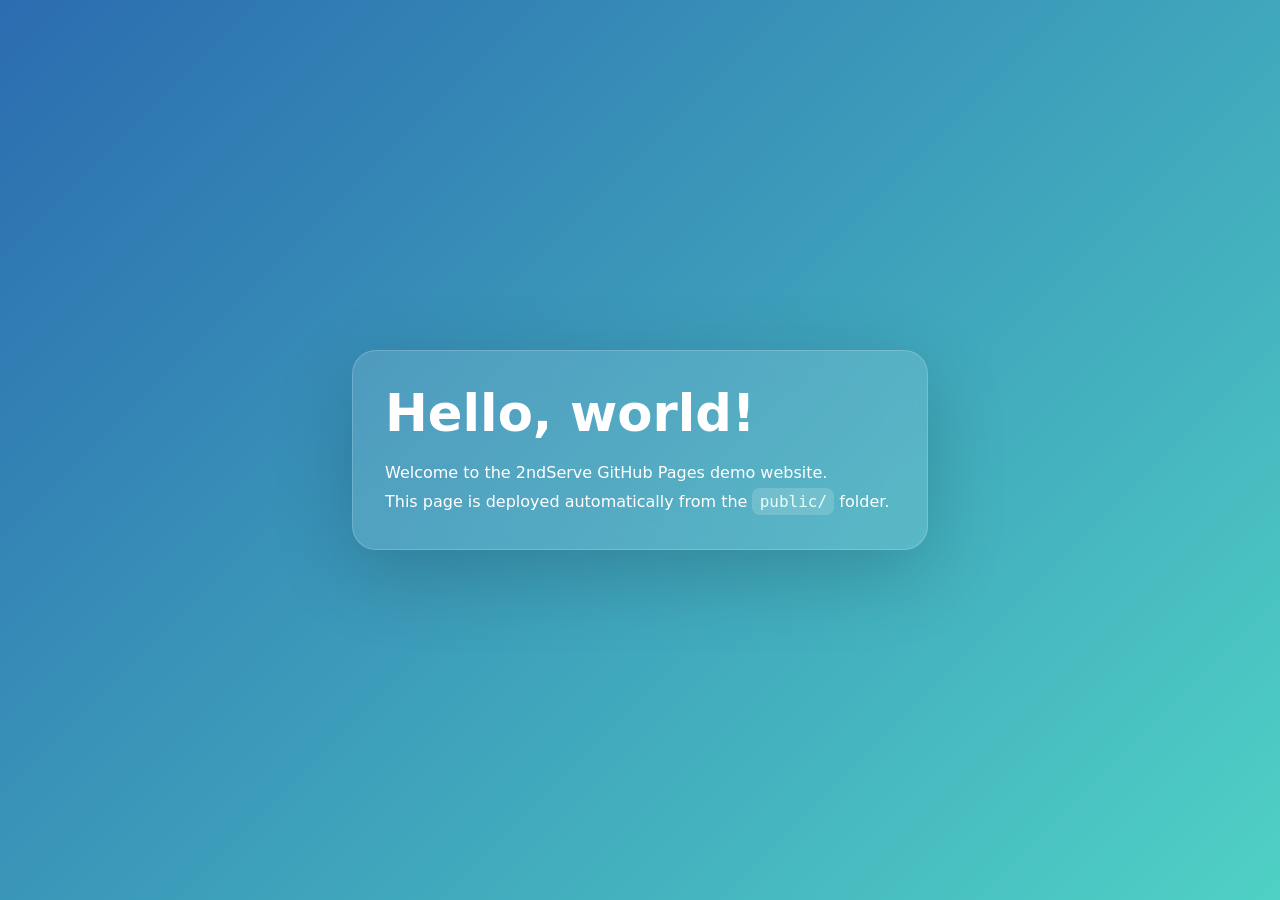
==== index.html @ 92d59800 "deploy: f9b1b8340ada96b55ddc8c0fa3784b51909aed9e" ====
<!DOCTYPE html>
<html lang="en">
<head>
  <meta charset="UTF-8">
  <meta name="viewport" content="width=device-width, initial-scale=1.0">
  <title>2ndServe Hello World</title>
  <link rel="stylesheet" href="style.css">
</head>
<body>
  <main>
    <div class="card">
      <h1>Hello, world!</h1>
      <p>Welcome to the 2ndServe GitHub Pages demo website.</p>
      <p>This page is deployed automatically from the <code>public/</code> folder.</p>
    </div>
  </main>
</body>
</html>
---- style.css ----
* {
  box-sizing: border-box;
  margin: 0;
  padding: 0;
}

body {
  min-height: 100vh;
  display: flex;
  align-items: center;
  justify-content: center;
  font-family: Inter, system-ui, sans-serif;
  background: linear-gradient(135deg, #2b6cb0, #4fd1c5);
  color: #fff;
}

main {
  width: 100%;
  max-width: 640px;
  padding: 2rem;
}

.card {
  background: rgba(255, 255, 255, 0.12);
  border: 1px solid rgba(255, 255, 255, 0.18);
  border-radius: 24px;
  padding: 2rem;
  box-shadow: 0 24px 80px rgba(0, 0, 0, 0.18);
  backdrop-filter: blur(18px);
}

h1 {
  font-size: clamp(2rem, 4vw, 4rem);
  margin-bottom: 1rem;
}

p {
  line-height: 1.8;
  font-size: 1rem;
}

code {
  background: rgba(255, 255, 255, 0.16);
  border-radius: 8px;
  padding: 0.25rem 0.45rem;
  color: #e6fffa;
}
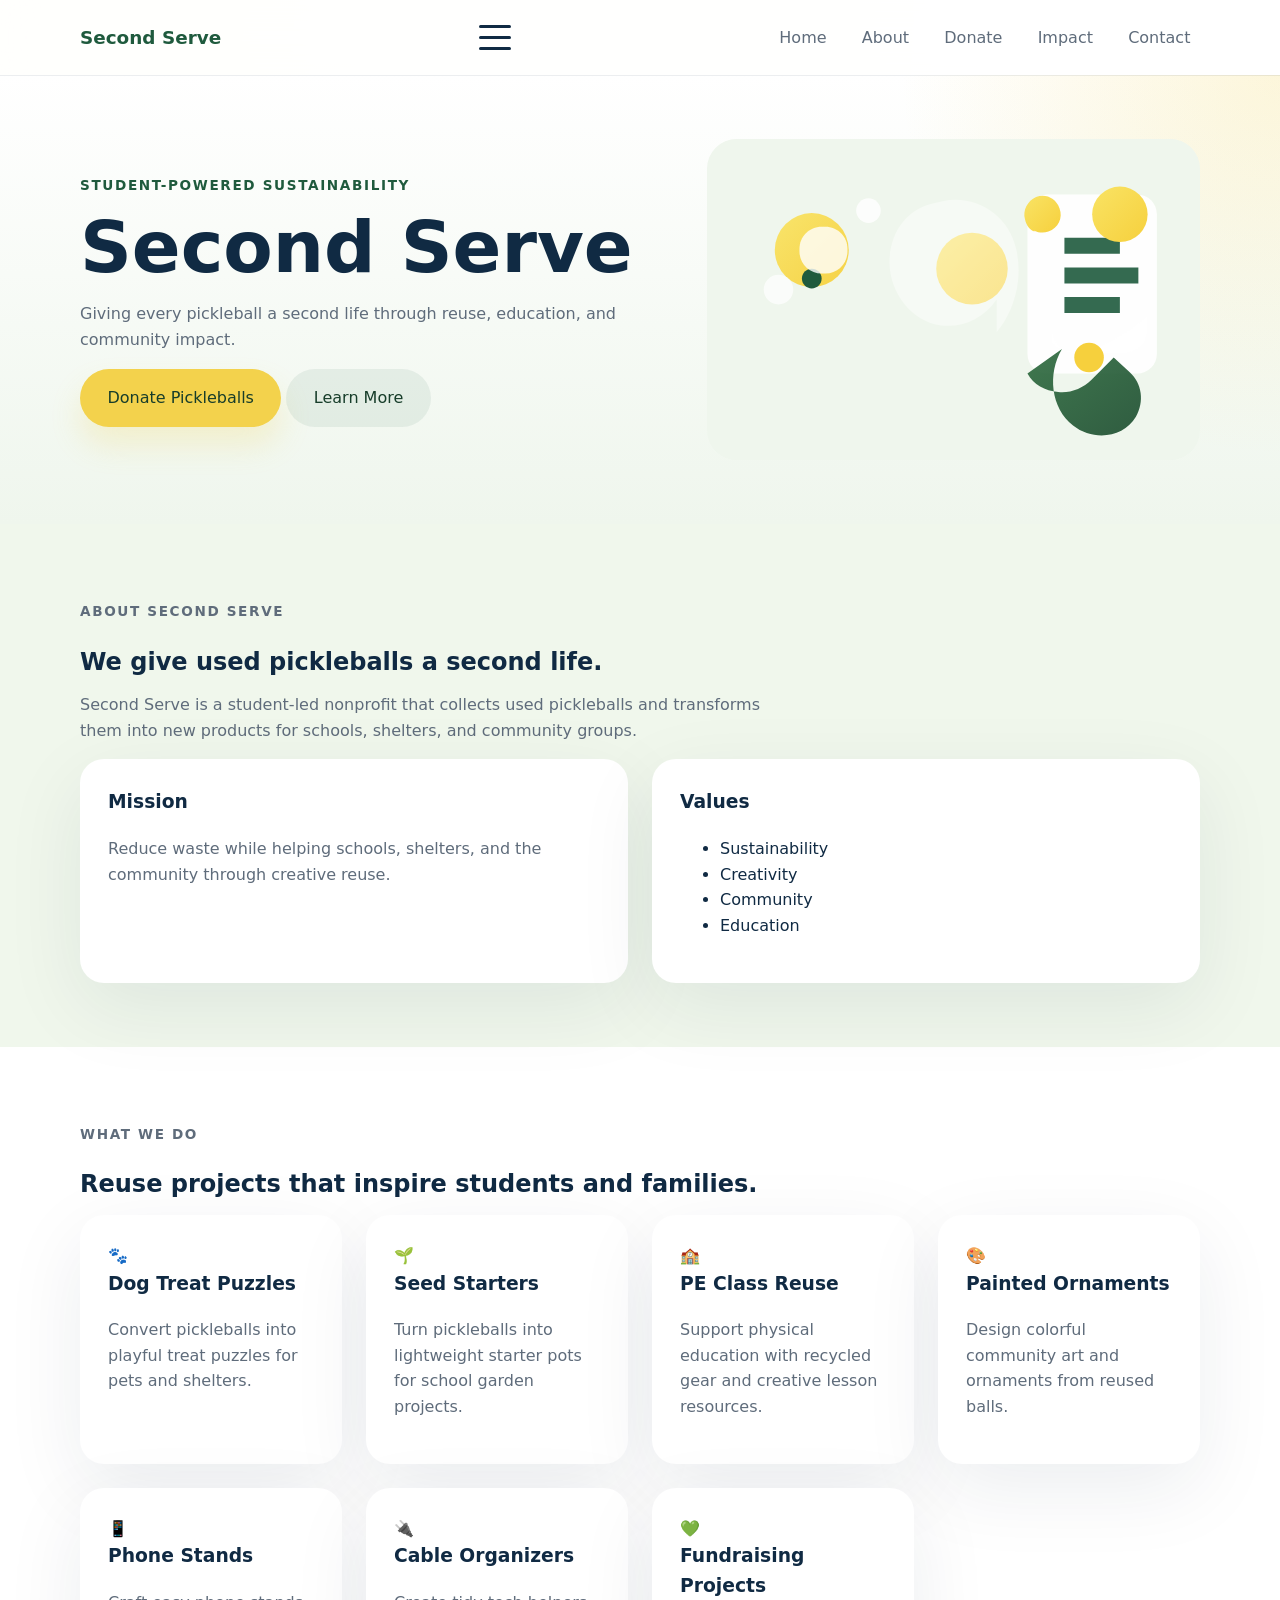
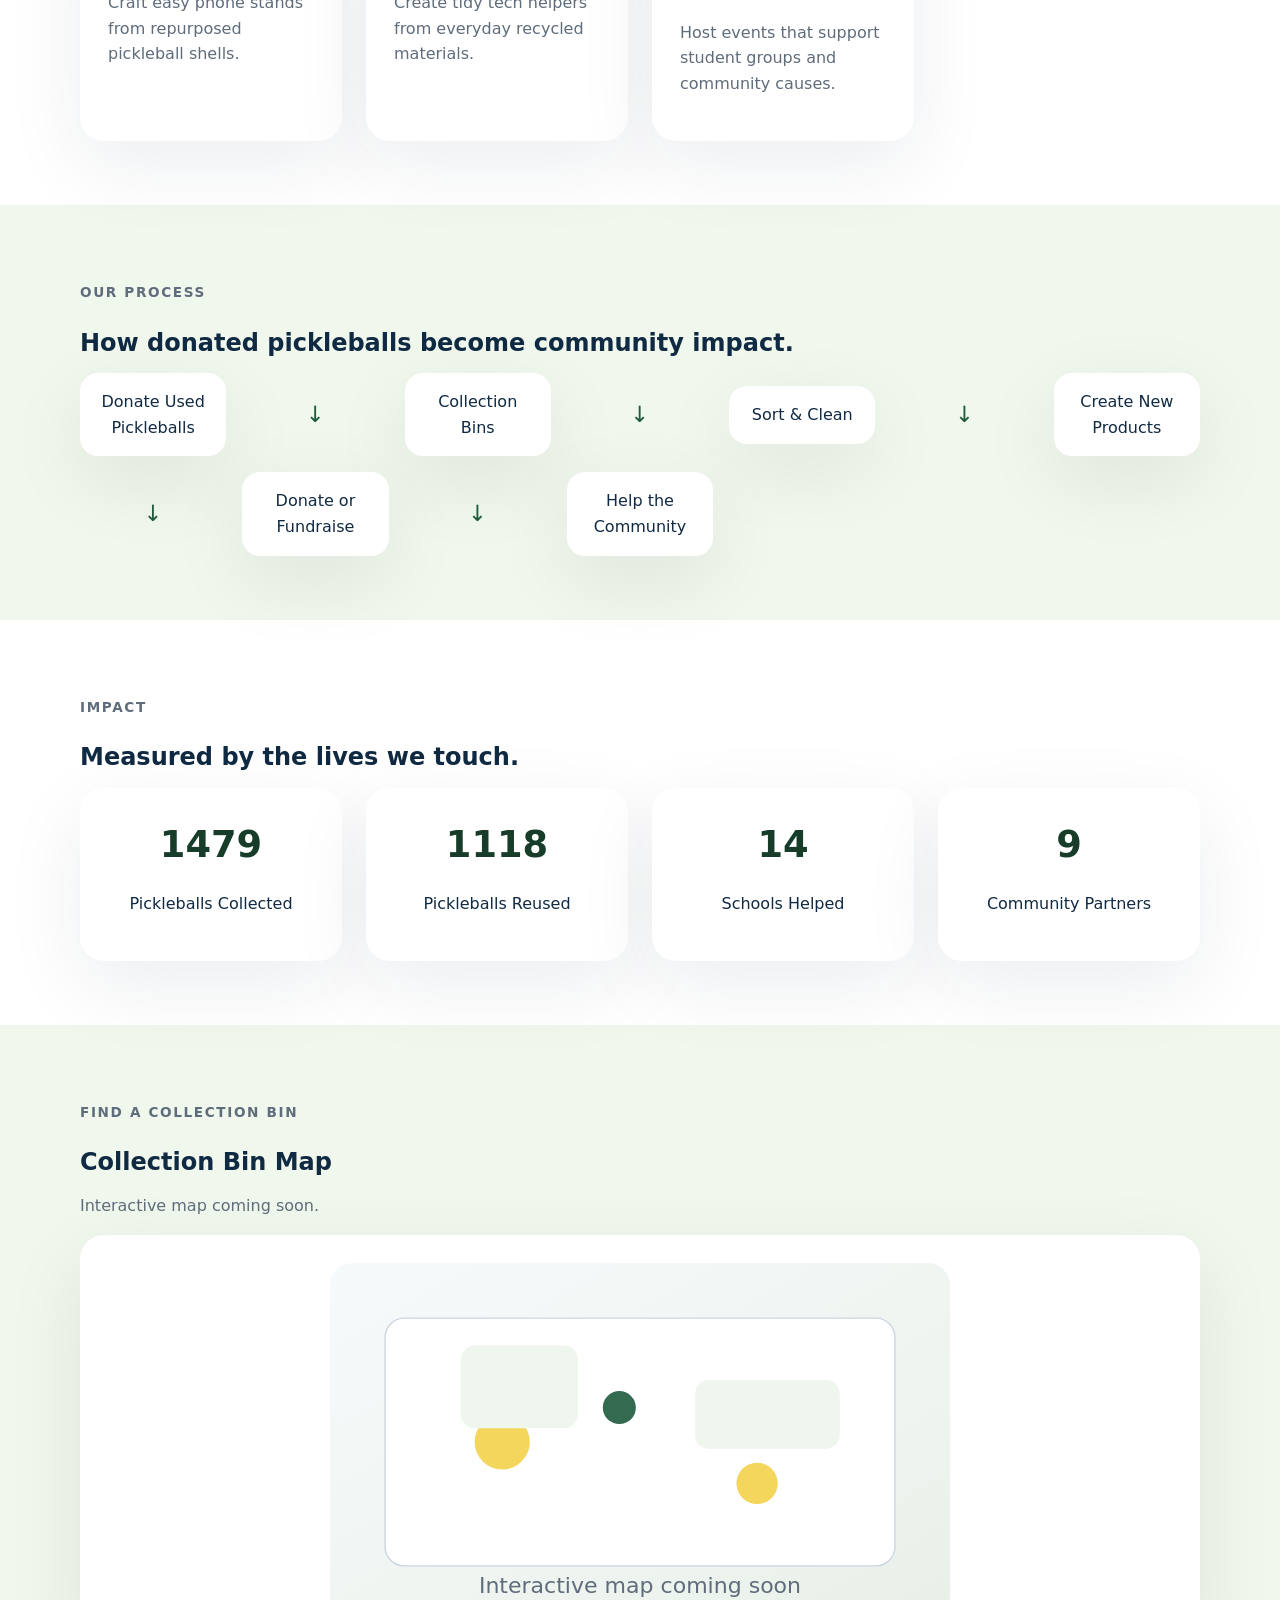
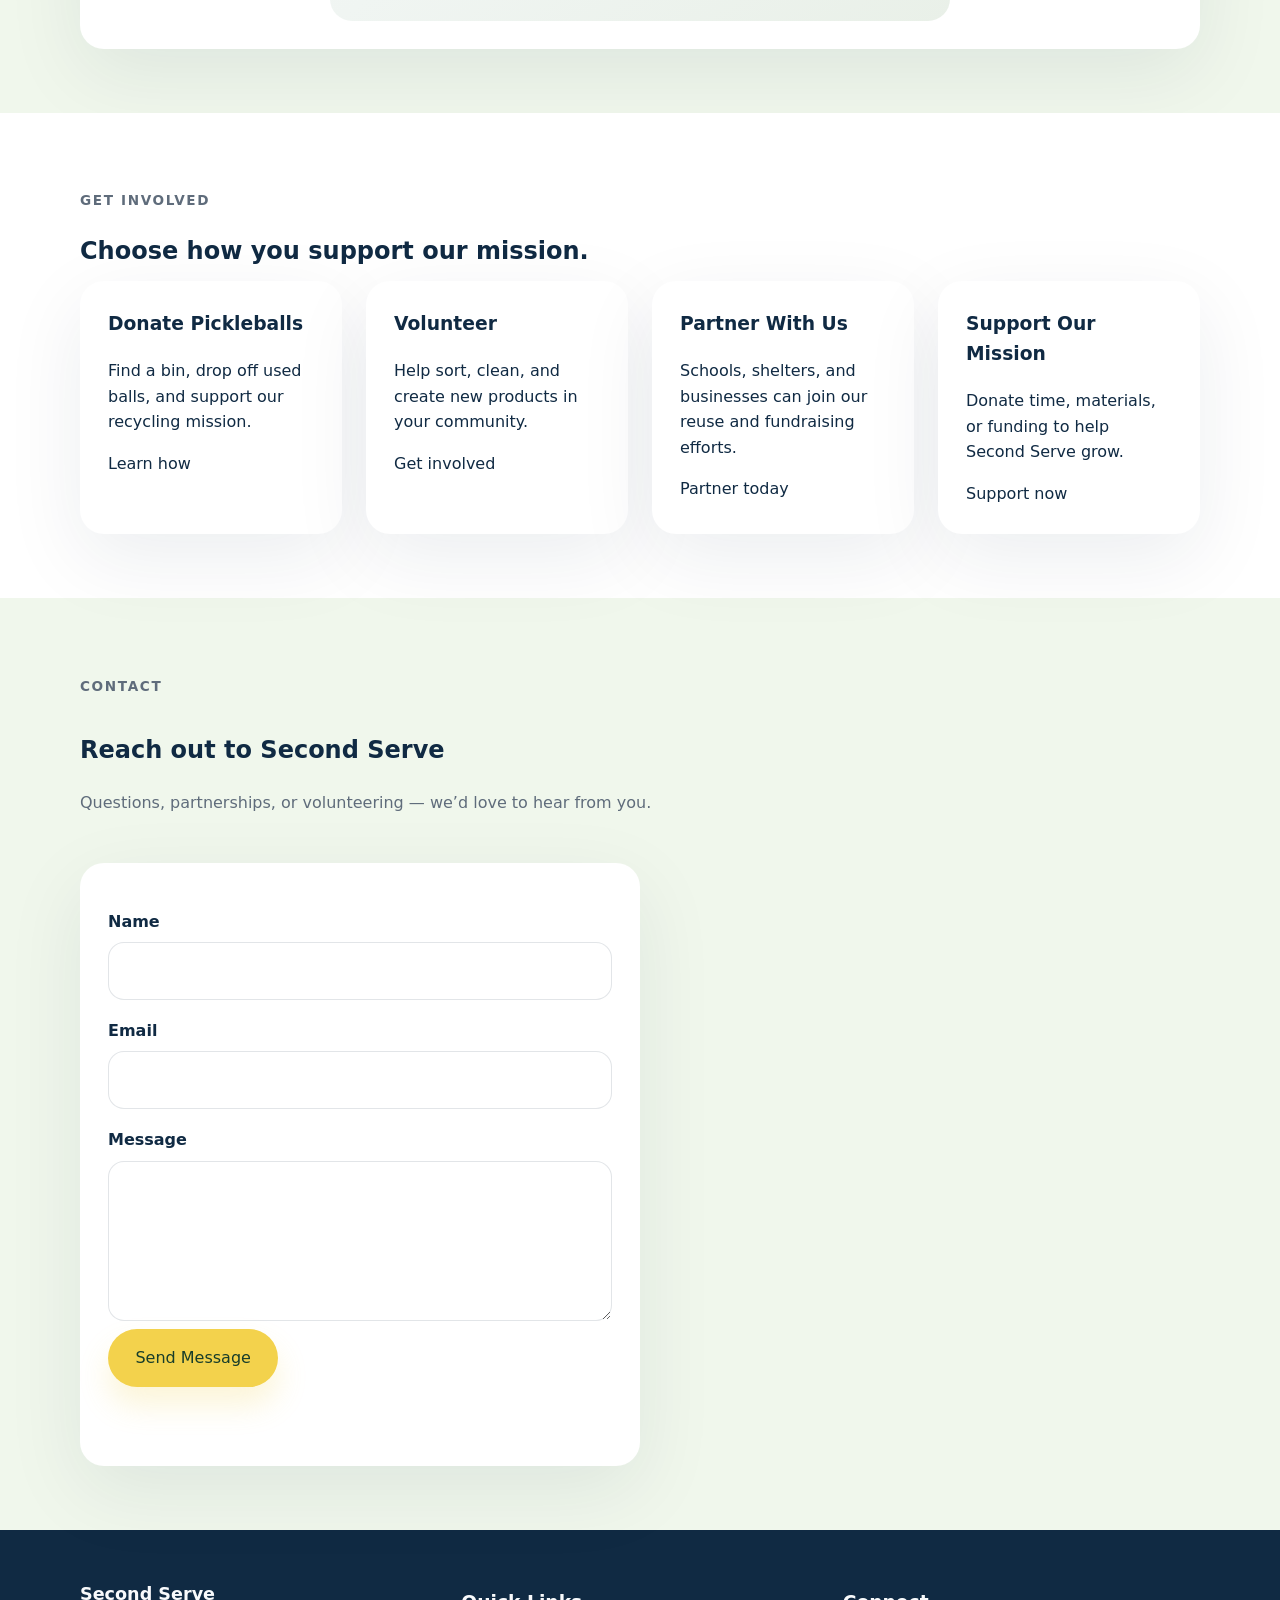
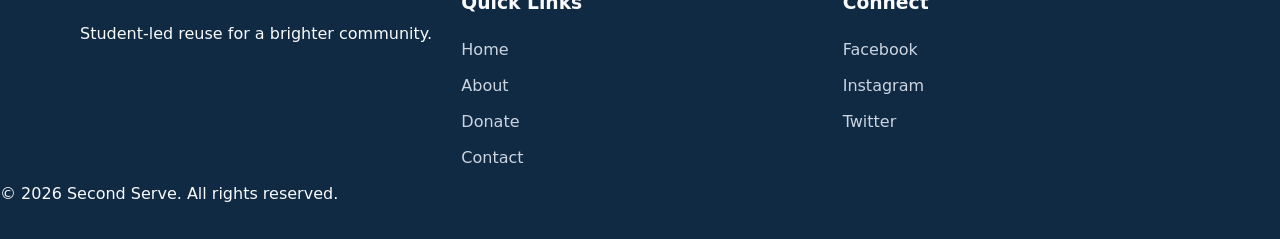
==== commit 537f0388: "Add Second Serve multi-page nonprofit website" ====
--- a/index.html
+++ b/index.html
@@ -3,16 +3,268 @@
 <head>
   <meta charset="UTF-8">
   <meta name="viewport" content="width=device-width, initial-scale=1.0">
-  <title>2ndServe Hello World</title>
-  <link rel="stylesheet" href="style.css">
+  <title>Second Serve | Giving Every Pickleball a Second Life</title>
+  <meta name="description" content="Second Serve is a student-led nonprofit giving used pickleballs a second life through reuse, education, and community support.">
+  <meta property="og:title" content="Second Serve | Giving Every Pickleball a Second Life">
+  <meta property="og:description" content="A student-run nonprofit reusing used pickleballs for schools, shelters, and community projects.">
+  <meta property="og:type" content="website">
+  <meta property="og:image" content="images/hero.svg">
+  <link rel="icon" href="images/favicon.svg" type="image/svg+xml">
+  <link rel="stylesheet" href="css/style.css">
 </head>
 <body>
+  <header class="site-header">
+    <div class="container header-inner">
+      <a class="brand" href="index.html">Second Serve</a>
+      <button class="mobile-nav-toggle" aria-controls="main-navigation" aria-expanded="false">
+        <span class="sr-only">Open navigation menu</span>
+        <span class="bar"></span>
+        <span class="bar"></span>
+        <span class="bar"></span>
+      </button>
+      <nav id="main-navigation" class="site-nav" aria-label="Main navigation">
+        <a href="index.html">Home</a>
+        <a href="about.html">About</a>
+        <a href="donate.html">Donate</a>
+        <a href="impact.html">Impact</a>
+        <a href="contact.html">Contact</a>
+      </nav>
+    </div>
+  </header>
+
   <main>
-    <div class="card">
-      <h1>Hello, world!</h1>
-      <p>Welcome to the 2ndServe GitHub Pages demo website.</p>
-      <p>This page is deployed automatically from the <code>public/</code> folder.</p>
+    <section class="hero section-primary" id="home">
+      <div class="container hero-grid">
+        <div class="hero-copy scroll-fade">
+          <span class="eyebrow">Student-powered sustainability</span>
+          <h1>Second Serve</h1>
+          <p>Giving every pickleball a second life through reuse, education, and community impact.</p>
+          <div class="hero-actions">
+            <a class="button button-primary" href="donate.html">Donate Pickleballs</a>
+            <a class="button button-secondary" href="#about">Learn More</a>
+          </div>
+        </div>
+        <div class="hero-visual scroll-fade">
+          <img src="images/hero.svg" alt="Illustration of pickleballs being transformed into new community items" loading="lazy">
+        </div>
+      </div>
+    </section>
+
+    <section class="section-light" id="about">
+      <div class="container">
+        <div class="section-header scroll-fade">
+          <p class="eyebrow">About Second Serve</p>
+          <h2>We give used pickleballs a second life.</h2>
+          <p>Second Serve is a student-led nonprofit that collects used pickleballs and transforms them into new products for schools, shelters, and community groups.</p>
+        </div>
+        <div class="about-grid scroll-fade">
+          <div class="feature-card">
+            <h3>Mission</h3>
+            <p>Reduce waste while helping schools, shelters, and the community through creative reuse.</p>
+          </div>
+          <div class="feature-card">
+            <h3>Values</h3>
+            <ul>
+              <li>Sustainability</li>
+              <li>Creativity</li>
+              <li>Community</li>
+              <li>Education</li>
+            </ul>
+          </div>
+        </div>
+      </div>
+    </section>
+
+    <section class="section-white" id="work">
+      <div class="container">
+        <div class="section-header scroll-fade">
+          <p class="eyebrow">What We Do</p>
+          <h2>Reuse projects that inspire students and families.</h2>
+        </div>
+        <div class="grid cards-grid">
+          <article class="info-card scroll-fade">
+            <div class="icon">🐾</div>
+            <h3>Dog Treat Puzzles</h3>
+            <p>Convert pickleballs into playful treat puzzles for pets and shelters.</p>
+          </article>
+          <article class="info-card scroll-fade">
+            <div class="icon">🌱</div>
+            <h3>Seed Starters</h3>
+            <p>Turn pickleballs into lightweight starter pots for school garden projects.</p>
+          </article>
+          <article class="info-card scroll-fade">
+            <div class="icon">🏫</div>
+            <h3>PE Class Reuse</h3>
+            <p>Support physical education with recycled gear and creative lesson resources.</p>
+          </article>
+          <article class="info-card scroll-fade">
+            <div class="icon">🎨</div>
+            <h3>Painted Ornaments</h3>
+            <p>Design colorful community art and ornaments from reused balls.</p>
+          </article>
+          <article class="info-card scroll-fade">
+            <div class="icon">📱</div>
+            <h3>Phone Stands</h3>
+            <p>Craft easy phone stands from repurposed pickleball shells.</p>
+          </article>
+          <article class="info-card scroll-fade">
+            <div class="icon">🔌</div>
+            <h3>Cable Organizers</h3>
+            <p>Create tidy tech helpers from everyday recycled materials.</p>
+          </article>
+          <article class="info-card scroll-fade">
+            <div class="icon">💚</div>
+            <h3>Fundraising Projects</h3>
+            <p>Host events that support student groups and community causes.</p>
+          </article>
+        </div>
+      </div>
+    </section>
+
+    <section class="section-light" id="process">
+      <div class="container">
+        <div class="section-header scroll-fade">
+          <p class="eyebrow">Our Process</p>
+          <h2>How donated pickleballs become community impact.</h2>
+        </div>
+        <div class="timeline scroll-fade" aria-label="Second Serve process timeline">
+          <div class="timeline-step">Donate Used Pickleballs</div>
+          <div class="timeline-separator">↓</div>
+          <div class="timeline-step">Collection Bins</div>
+          <div class="timeline-separator">↓</div>
+          <div class="timeline-step">Sort & Clean</div>
+          <div class="timeline-separator">↓</div>
+          <div class="timeline-step">Create New Products</div>
+          <div class="timeline-separator">↓</div>
+          <div class="timeline-step">Donate or Fundraise</div>
+          <div class="timeline-separator">↓</div>
+          <div class="timeline-step">Help the Community</div>
+        </div>
+      </div>
+    </section>
+
+    <section class="section-white" id="impact">
+      <div class="container">
+        <div class="section-header scroll-fade">
+          <p class="eyebrow">Impact</p>
+          <h2>Measured by the lives we touch.</h2>
+        </div>
+        <div class="grid impact-grid scroll-fade">
+          <div class="impact-card">
+            <p class="impact-value" data-target="2480">0</p>
+            <p>Pickleballs Collected</p>
+          </div>
+          <div class="impact-card">
+            <p class="impact-value" data-target="1940">0</p>
+            <p>Pickleballs Reused</p>
+          </div>
+          <div class="impact-card">
+            <p class="impact-value" data-target="22">0</p>
+            <p>Schools Helped</p>
+          </div>
+          <div class="impact-card">
+            <p class="impact-value" data-target="14">0</p>
+            <p>Community Partners</p>
+          </div>
+        </div>
+      </div>
+    </section>
+
+    <section class="section-light" id="map">
+      <div class="container">
+        <div class="section-header scroll-fade">
+          <p class="eyebrow">Find a Collection Bin</p>
+          <h2>Collection Bin Map</h2>
+          <p>Interactive map coming soon.</p>
+        </div>
+        <div class="map-placeholder scroll-fade">
+          <img src="images/map-placeholder.svg" alt="Interactive map coming soon" loading="lazy">
+        </div>
+      </div>
+    </section>
+
+    <section class="section-white" id="involved">
+      <div class="container">
+        <div class="section-header scroll-fade">
+          <p class="eyebrow">Get Involved</p>
+          <h2>Choose how you support our mission.</h2>
+        </div>
+        <div class="grid cards-grid">
+          <article class="action-card scroll-fade">
+            <h3>Donate Pickleballs</h3>
+            <p>Find a bin, drop off used balls, and support our recycling mission.</p>
+            <a href="donate.html">Learn how</a>
+          </article>
+          <article class="action-card scroll-fade">
+            <h3>Volunteer</h3>
+            <p>Help sort, clean, and create new products in your community.</p>
+            <a href="contact.html">Get involved</a>
+          </article>
+          <article class="action-card scroll-fade">
+            <h3>Partner With Us</h3>
+            <p>Schools, shelters, and businesses can join our reuse and fundraising efforts.</p>
+            <a href="contact.html">Partner today</a>
+          </article>
+          <article class="action-card scroll-fade">
+            <h3>Support Our Mission</h3>
+            <p>Donate time, materials, or funding to help Second Serve grow.</p>
+            <a href="contact.html">Support now</a>
+          </article>
+        </div>
+      </div>
+    </section>
+
+    <section class="section-light" id="contact">
+      <div class="container contact-section scroll-fade">
+        <div class="contact-copy">
+          <p class="eyebrow">Contact</p>
+          <h2>Reach out to Second Serve</h2>
+          <p>Questions, partnerships, or volunteering — we’d love to hear from you.</p>
+        </div>
+        <form id="contact-form" class="contact-form" novalidate>
+          <label for="name">Name</label>
+          <input type="text" id="name" name="name" required>
+
+          <label for="email">Email</label>
+          <input type="email" id="email" name="email" required>
+
+          <label for="message">Message</label>
+          <textarea id="message" name="message" rows="5" required></textarea>
+
+          <button class="button button-primary" type="submit">Send Message</button>
+          <p id="form-success" class="form-success" aria-live="polite"></p>
+        </form>
+      </div>
+    </section>
+  </main>
+
+  <footer class="site-footer">
+    <div class="container footer-grid">
+      <div>
+        <p class="footer-brand">Second Serve</p>
+        <p>Student-led reuse for a brighter community.</p>
+      </div>
+      <div>
+        <h3>Quick Links</h3>
+        <nav class="footer-nav" aria-label="Footer navigation">
+          <a href="index.html">Home</a>
+          <a href="about.html">About</a>
+          <a href="donate.html">Donate</a>
+          <a href="contact.html">Contact</a>
+        </nav>
+      </div>
+      <div>
+        <h3>Connect</h3>
+        <div class="social-links">
+          <a href="#" aria-label="Follow us on Facebook">Facebook</a>
+          <a href="#" aria-label="Follow us on Instagram">Instagram</a>
+          <a href="#" aria-label="Follow us on Twitter">Twitter</a>
+        </div>
+      </div>
     </div>
-  </main>
+    <p class="copyright">© 2026 Second Serve. All rights reserved.</p>
+  </footer>
+
+  <script src="js/script.js"></script>
 </body>
 </html>
--- a/css/style.css
+++ b/css/style.css
@@ -0,0 +1,462 @@
+/* Global styles */
+:root {
+  color-scheme: light;
+  font-family: Inter, system-ui, -apple-system, BlinkMacSystemFont, "Segoe UI", sans-serif;
+  font-size: 16px;
+  line-height: 1.6;
+  color: #102a43;
+  background: #f7fafc;
+  --bg: #f7fafc;
+  --surface: #ffffff;
+  --surface-alt: #f0f7ec;
+  --primary: #f3d24c;
+  --primary-dark: #d6b331;
+  --accent: #1f5a3d;
+  --accent-dark: #173d2a;
+  --text: #102a43;
+  --muted: #5f6c7b;
+  --shadow: 0 24px 80px rgba(16, 42, 67, 0.08);
+  --radius: 24px;
+}
+
+* {
+  box-sizing: border-box;
+}
+
+html {
+  scroll-behavior: smooth;
+}
+
+body {
+  margin: 0;
+  background: radial-gradient(circle at top left, rgba(243, 210, 76, 0.15), transparent 26%),
+    linear-gradient(180deg, #f7fafc 0%, #f0f7ec 100%);
+  color: var(--text);
+}
+
+img {
+  max-width: 100%;
+  display: block;
+}
+
+a {
+  color: inherit;
+  text-decoration: none;
+}
+
+button,
+input,
+textarea {
+  font: inherit;
+}
+
+button {
+  cursor: pointer;
+}
+
+::selection {
+  background: rgba(243, 210, 76, 0.35);
+}
+
+.sr-only {
+  position: absolute;
+  width: 1px;
+  height: 1px;
+  margin: -1px;
+  padding: 0;
+  border: 0;
+  overflow: hidden;
+  clip: rect(0 0 0 0);
+  clip-path: inset(50%);
+  white-space: nowrap;
+}
+
+.container {
+  width: min(1120px, calc(100% - 2rem));
+  margin: 0 auto;
+}
+
+.site-header {
+  position: sticky;
+  top: 0;
+  z-index: 20;
+  background: rgba(255, 255, 255, 0.92);
+  backdrop-filter: blur(18px);
+  box-shadow: 0 1px 0 rgba(16, 42, 67, 0.08);
+}
+
+.header-inner {
+  display: flex;
+  align-items: center;
+  justify-content: space-between;
+  gap: 1rem;
+  padding: 1rem 0;
+}
+
+.brand {
+  font-weight: 700;
+  font-size: 1.15rem;
+  color: var(--accent);
+}
+
+.site-nav {
+  display: flex;
+  flex-wrap: wrap;
+  gap: 1rem;
+}
+
+.site-nav a {
+  color: var(--muted);
+  padding: 0.55rem 0.6rem;
+  border-radius: 999px;
+}
+
+.site-nav a:hover,
+.site-nav a:focus-visible {
+  background: rgba(31, 90, 61, 0.08);
+  color: var(--accent);
+  outline: none;
+}
+
+.mobile-nav-toggle {
+  border: 0;
+  background: transparent;
+  display: inline-flex;
+  flex-direction: column;
+  justify-content: space-between;
+  gap: 0.25rem;
+  width: 2rem;
+  height: 1.6rem;
+  padding: 0;
+}
+
+.bar {
+  width: 100%;
+  height: 3px;
+  background: var(--text);
+  border-radius: 999px;
+}
+
+.hero,
+.page-hero {
+  padding: 4rem 0;
+}
+
+.hero-grid,
+.about-grid,
+.cards-grid,
+.impact-grid,
+.guide-grid,
+.footer-grid {
+  display: grid;
+  gap: 1.5rem;
+}
+
+.hero-grid {
+  grid-template-columns: 1.1fr 0.9fr;
+  align-items: center;
+}
+
+.hero-copy h1,
+.page-hero-copy h1 {
+  font-size: clamp(2.75rem, 6vw, 4.5rem);
+  margin: 0.75rem 0 1rem;
+  line-height: 1.05;
+}
+
+.hero-copy p,
+.page-hero-copy p,
+.section-header p,
+.text-block p,
+.feature-card p,
+.info-card p,
+.guide-card p,
+.story-card p,
+.contact-copy p {
+  color: var(--muted);
+}
+
+.eyebrow {
+  display: inline-flex;
+  align-items: center;
+  gap: 0.5rem;
+  font-size: 0.85rem;
+  font-weight: 700;
+  letter-spacing: 0.12em;
+  text-transform: uppercase;
+  color: var(--accent);
+}
+
+.button {
+  display: inline-flex;
+  align-items: center;
+  justify-content: center;
+  padding: 0.95rem 1.65rem;
+  border-radius: 999px;
+  border: 1px solid transparent;
+  transition: transform 180ms ease, background-color 180ms ease, color 180ms ease, box-shadow 180ms ease;
+}
+
+.button:hover,
+.button:focus-visible {
+  transform: translateY(-1px);
+  outline: none;
+}
+
+.button-primary {
+  background: var(--primary);
+  color: var(--accent-dark);
+  box-shadow: 0 18px 30px rgba(243, 210, 76, 0.22);
+}
+
+.button-secondary {
+  background: rgba(31, 90, 61, 0.08);
+  color: var(--accent-dark);
+}
+
+.section-primary {
+  background: radial-gradient(circle at top right, rgba(243, 210, 76, 0.2), transparent 28%),
+    linear-gradient(180deg, #ffffff 0%, #eff6ed 100%);
+}
+
+.section-light,
+.section-white {
+  padding: 4rem 0;
+}
+
+.section-white {
+  background: var(--surface);
+}
+
+.section-light {
+  background: var(--surface-alt);
+}
+
+.section-header h2,
+.page-hero h1 {
+  margin: 0.75rem 0 1rem;
+  line-height: 1.15;
+}
+
+.section-header {
+  max-width: 720px;
+}
+
+.about-grid {
+  grid-template-columns: repeat(2, minmax(0, 1fr));
+}
+
+.feature-card,
+.info-card,
+.action-card,
+.story-card,
+.guide-card,
+.impact-card,
+.map-placeholder,
+.contact-form {
+  background: var(--surface);
+  border-radius: var(--radius);
+  box-shadow: var(--shadow);
+  padding: 1.75rem;
+}
+
+.feature-card h3,
+.info-card h3,
+.action-card h3,
+.story-card h3,
+.guide-card h3 {
+  margin-top: 0;
+}
+
+.info-card,
+.action-card,
+.story-card,
+.guide-card,
+.impact-card {
+  transition: transform 180ms ease, box-shadow 180ms ease, border-color 180ms ease;
+}
+
+.info-card:hover,
+.action-card:hover,
+.story-card:hover,
+.guide-card:hover {
+  transform: translateY(-6px);
+  box-shadow: 0 26px 60px rgba(16, 42, 67, 0.12);
+}
+
+.cards-grid {
+  grid-template-columns: repeat(auto-fit, minmax(220px, 1fr));
+}
+
+.timeline {
+  display: grid;
+  grid-template-columns: repeat(7, minmax(0, 1fr));
+  gap: 1rem;
+  align-items: center;
+}
+
+.timeline-step,
+.timeline-separator {
+  padding: 1rem;
+  text-align: center;
+}
+
+.timeline-step {
+  background: var(--surface);
+  border-radius: 18px;
+  box-shadow: var(--shadow);
+}
+
+.timeline-separator {
+  color: var(--accent);
+  font-size: 1.4rem;
+}
+
+.impact-grid {
+  grid-template-columns: repeat(auto-fit, minmax(190px, 1fr));
+}
+
+.impact-card {
+  text-align: center;
+}
+
+.impact-value {
+  font-size: 2.3rem;
+  font-weight: 700;
+  margin: 0 0 0.5rem;
+  color: var(--accent-dark);
+}
+
+.map-placeholder {
+  min-height: 280px;
+  display: grid;
+  place-items: center;
+}
+
+.map-placeholder img {
+  width: min(100%, 620px);
+}
+
+.contact-section {
+  display: grid;
+  gap: 2rem;
+}
+
+.contact-form {
+  max-width: 560px;
+}
+
+.contact-form label {
+  display: block;
+  margin-top: 1.1rem;
+  margin-bottom: 0.5rem;
+  font-weight: 700;
+}
+
+.contact-form input,
+.contact-form textarea {
+  width: 100%;
+  border: 1px solid rgba(16, 42, 67, 0.12);
+  border-radius: 16px;
+  padding: 0.95rem 1rem;
+  background: #fff;
+}
+
+.contact-form input:focus,
+.contact-form textarea:focus {
+  outline: 2px solid rgba(243, 210, 76, 0.45);
+  outline-offset: 2px;
+}
+
+.form-success {
+  margin-top: 1rem;
+  color: #166534;
+  font-weight: 600;
+  min-height: 1.2rem;
+}
+
+.site-footer {
+  background: #102a43;
+  color: #f8fafc;
+  padding: 2.5rem 0 2rem;
+}
+
+.footer-grid {
+  grid-template-columns: repeat(auto-fit, minmax(220px, 1fr));
+}
+
+.footer-brand {
+  font-size: 1.1rem;
+  font-weight: 700;
+  margin-bottom: 0.8rem;
+}
+
+.footer-nav,
+.social-links {
+  display: grid;
+  gap: 0.65rem;
+}
+
+.footer-nav a,
+.social-links a {
+  color: #cbd5e1;
+}
+
+.footer-nav a:hover,
+.social-links a:hover {
+  color: #ffffff;
+}
+
+footer p {
+  margin: 0.65rem 0 0;
+}
+
+@media (max-width: 900px) {
+  .hero-grid,
+  .timeline {
+    grid-template-columns: 1fr;
+  }
+
+  .timeline {
+    grid-template-columns: 1fr;
+  }
+}
+
+@media (max-width: 720px) {
+  .hero,
+  .page-hero,
+  .section-light,
+  .section-white {
+    padding: 3rem 0;
+  }
+
+  .header-inner {
+    flex-wrap: wrap;
+  }
+
+  .site-nav {
+    display: none;
+    width: 100%;
+    flex-direction: column;
+    padding: 1rem 0;
+  }
+
+  .site-nav.open {
+    display: flex;
+  }
+
+  .contact-section {
+    grid-template-columns: 1fr;
+  }
+}
+
+@media (prefers-reduced-motion: reduce) {
+  *,
+  *::before,
+  *::after {
+    animation-duration: 0.01ms !important;
+    animation-iteration-count: 1 !important;
+    transition-duration: 0.01ms !important;
+    scroll-behavior: auto !important;
+  }
+}
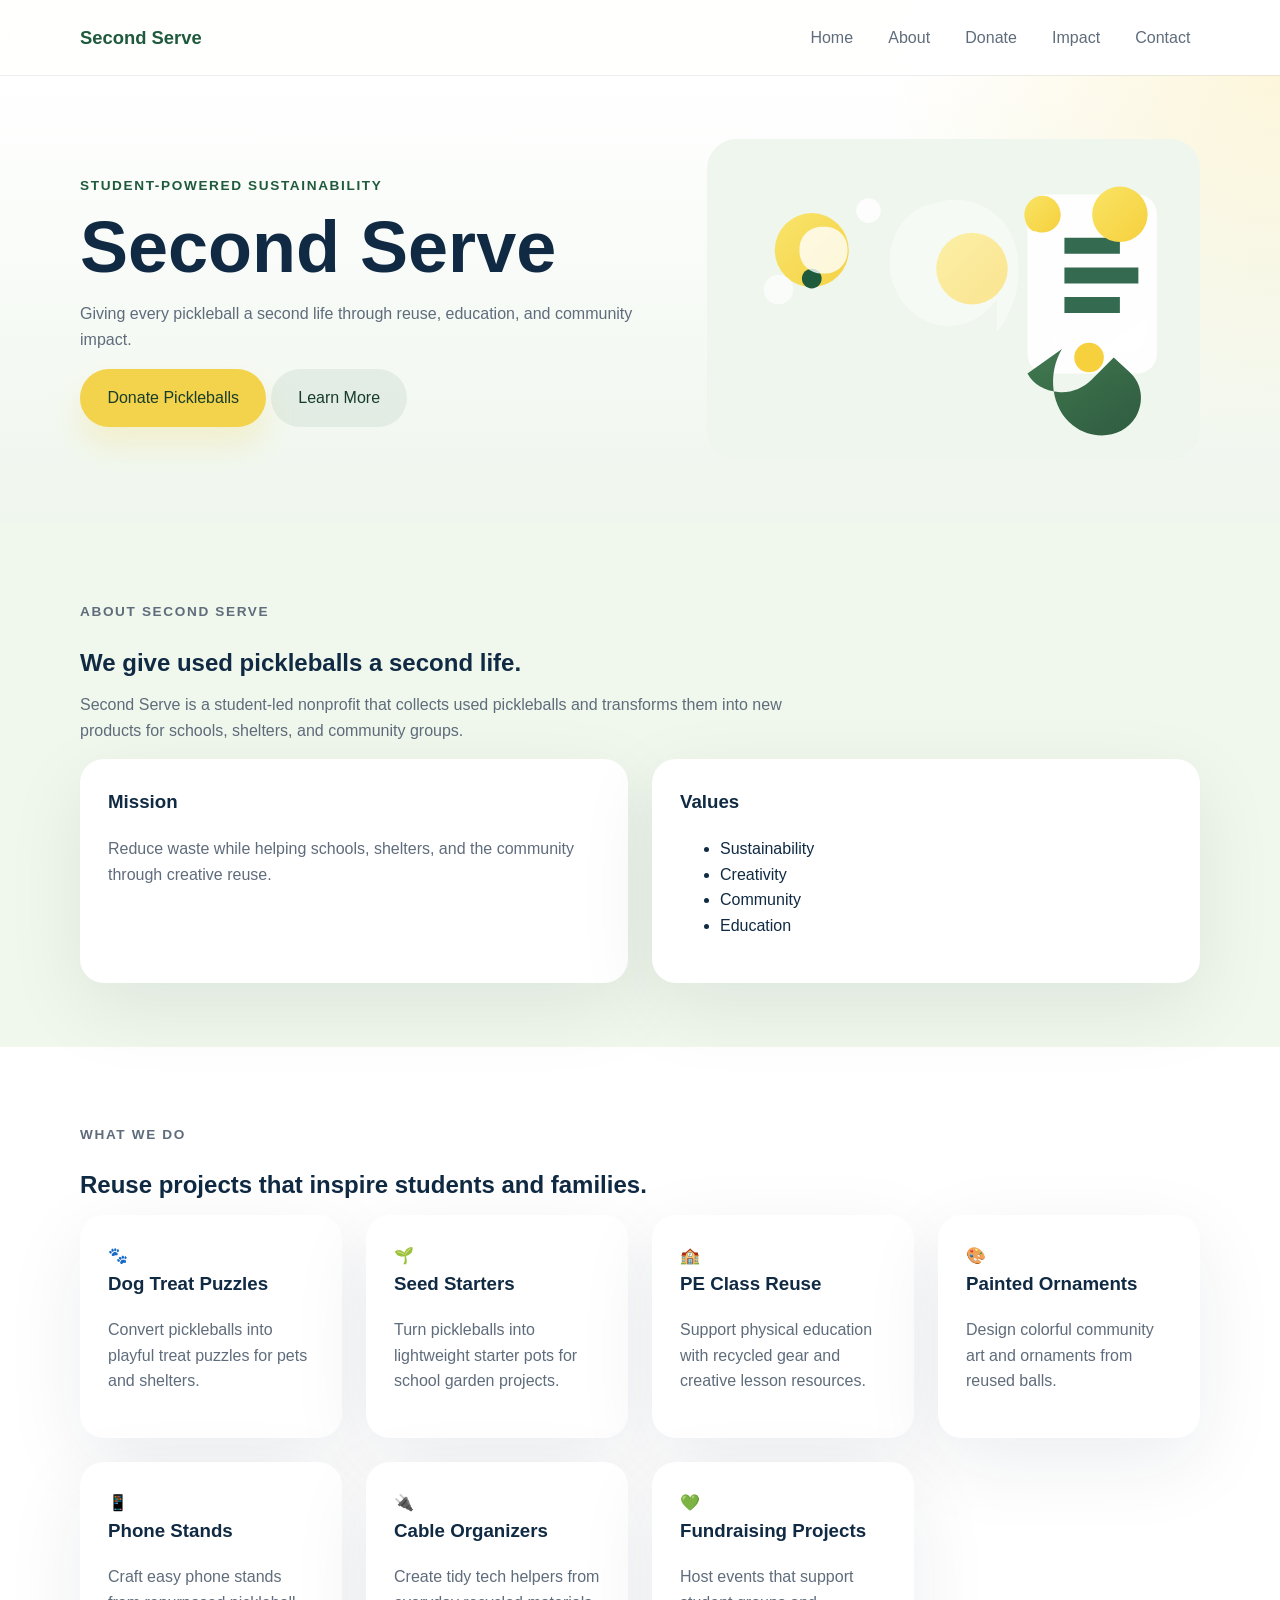
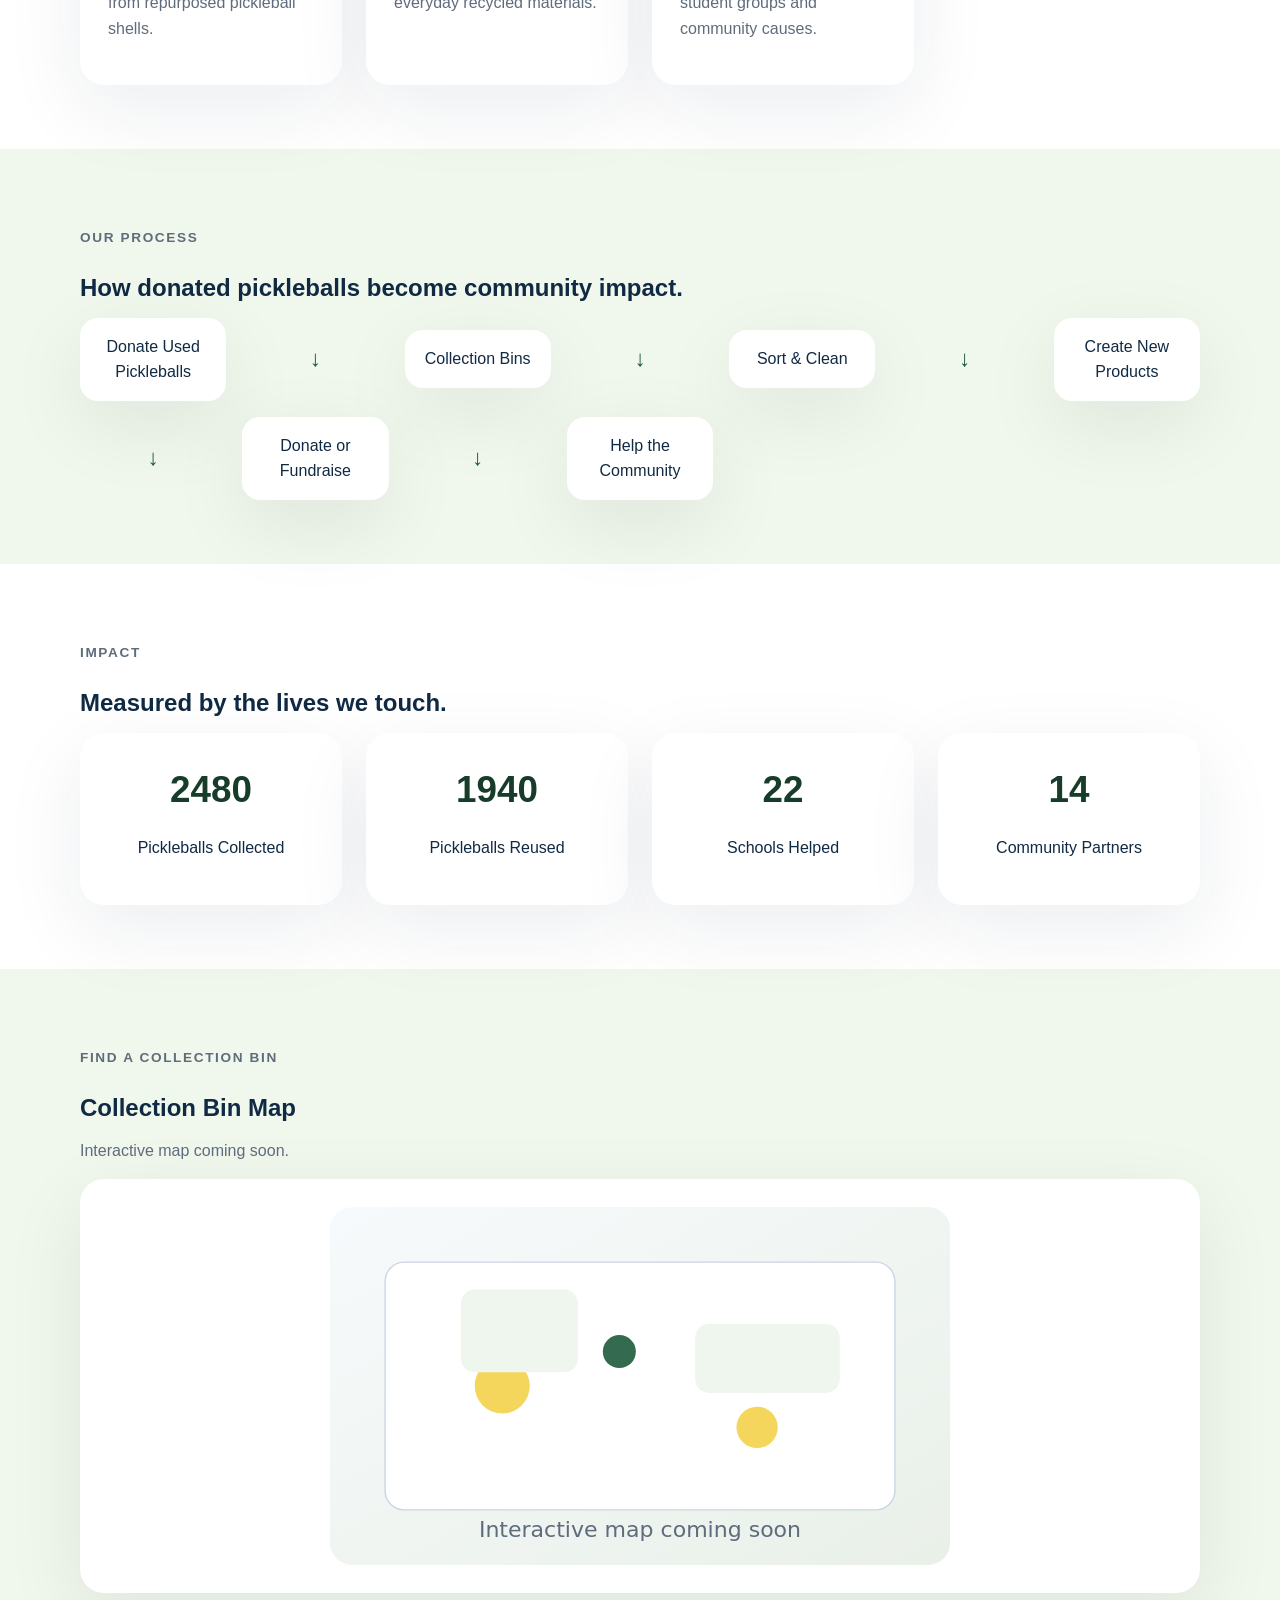
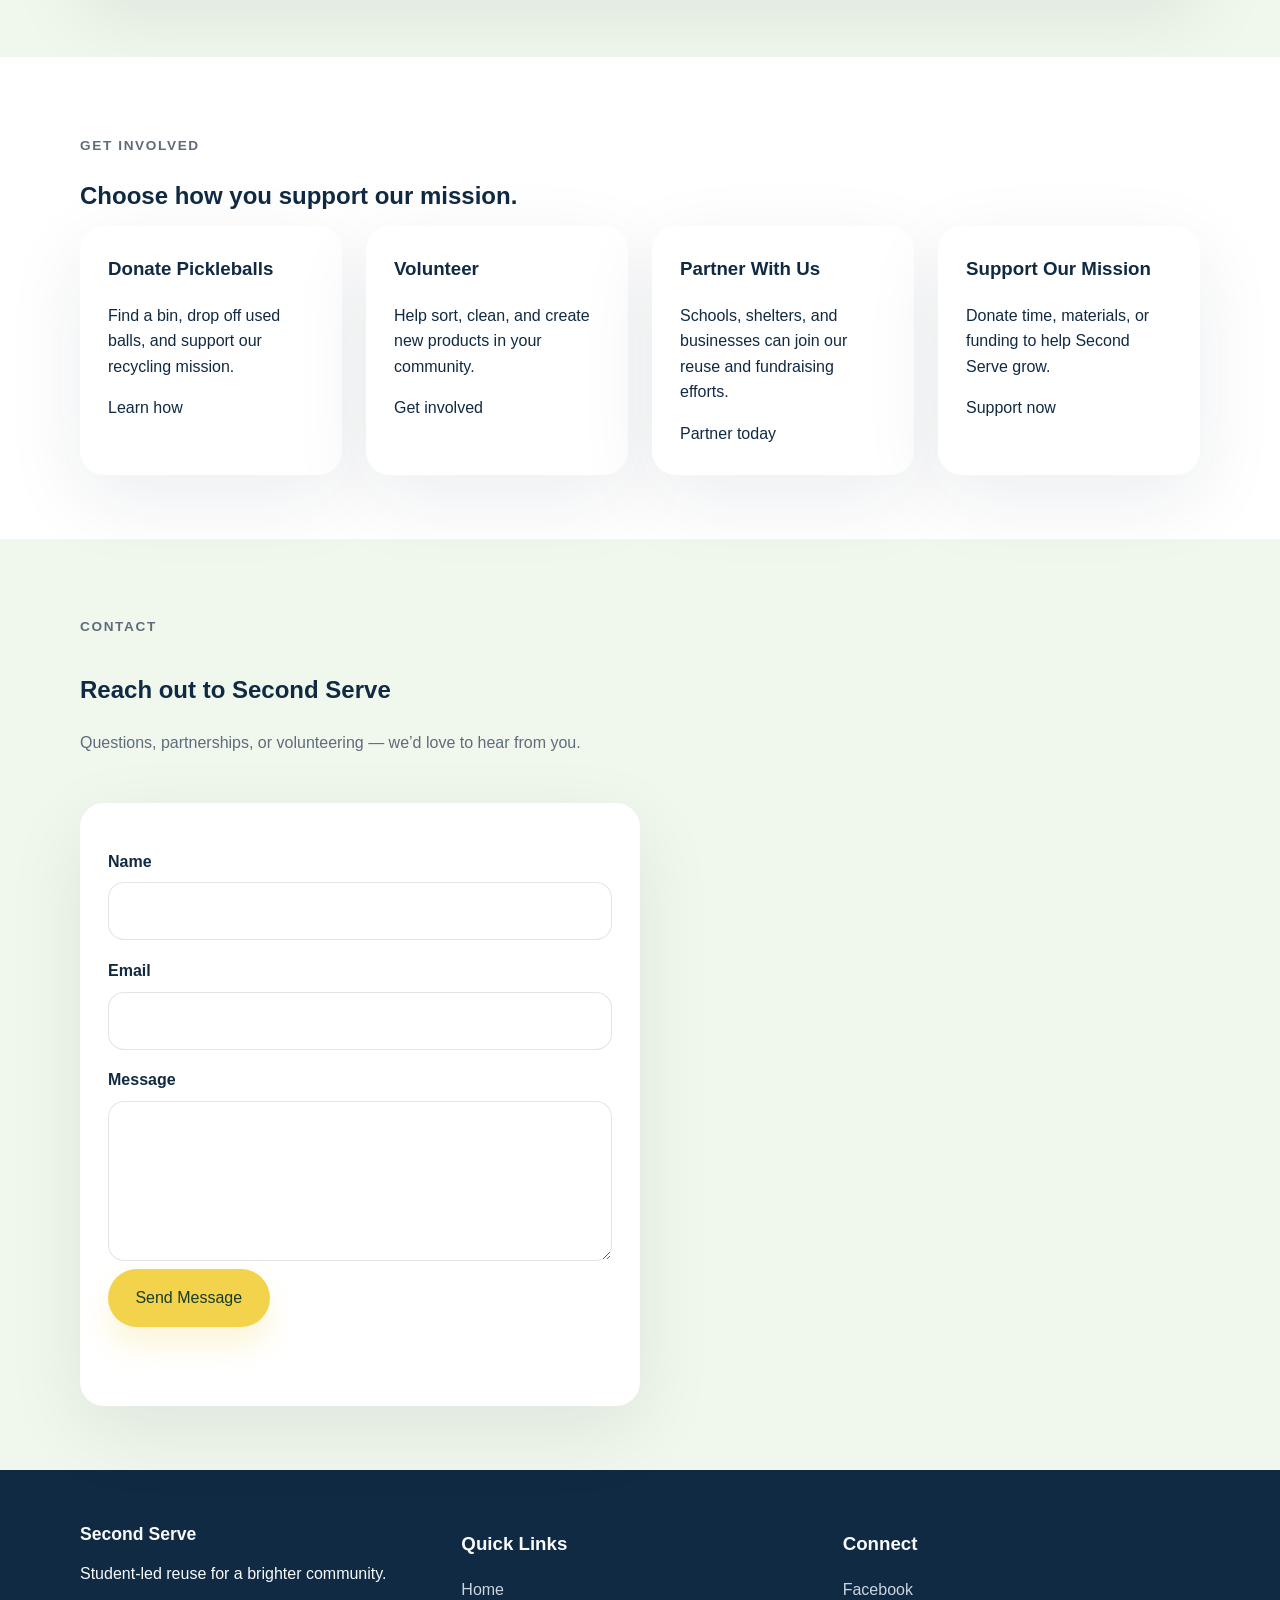
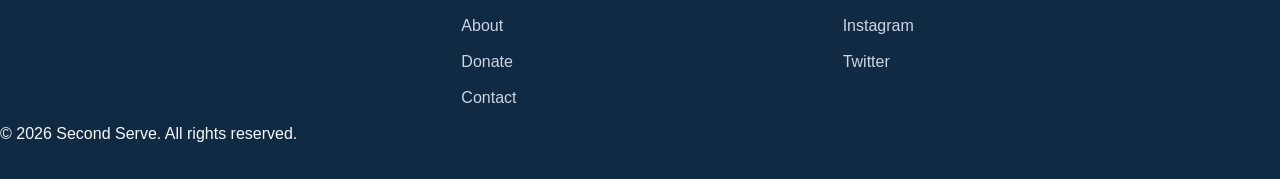
==== commit 7dde66c7: "Remove unused menu icon and update typography" ====
--- a/index.html
+++ b/index.html
@@ -16,12 +16,6 @@
   <header class="site-header">
     <div class="container header-inner">
       <a class="brand" href="index.html">Second Serve</a>
-      <button class="mobile-nav-toggle" aria-controls="main-navigation" aria-expanded="false">
-        <span class="sr-only">Open navigation menu</span>
-        <span class="bar"></span>
-        <span class="bar"></span>
-        <span class="bar"></span>
-      </button>
       <nav id="main-navigation" class="site-nav" aria-label="Main navigation">
         <a href="index.html">Home</a>
         <a href="about.html">About</a>
--- a/css/style.css
+++ b/css/style.css
@@ -1,7 +1,7 @@
 /* Global styles */
 :root {
   color-scheme: light;
-  font-family: Inter, system-ui, -apple-system, BlinkMacSystemFont, "Segoe UI", sans-serif;
+  font-family: "Segoe UI", "Segoe UI Variable", "Helvetica Neue", Arial, sans-serif;
   font-size: 16px;
   line-height: 1.6;
   color: #102a43;
@@ -94,7 +94,8 @@
 }
 
 .brand {
-  font-weight: 700;
+  font-family: "Trebuchet MS", "Segoe UI", sans-serif;
+  font-weight: 800;
   font-size: 1.15rem;
   color: var(--accent);
 }
@@ -118,24 +119,6 @@
   outline: none;
 }
 
-.mobile-nav-toggle {
-  border: 0;
-  background: transparent;
-  display: inline-flex;
-  flex-direction: column;
-  justify-content: space-between;
-  gap: 0.25rem;
-  width: 2rem;
-  height: 1.6rem;
-  padding: 0;
-}
-
-.bar {
-  width: 100%;
-  height: 3px;
-  background: var(--text);
-  border-radius: 999px;
-}
 
 .hero,
 .page-hero {
@@ -435,14 +418,10 @@
   }
 
   .site-nav {
-    display: none;
+    display: flex;
     width: 100%;
     flex-direction: column;
     padding: 1rem 0;
-  }
-
-  .site-nav.open {
-    display: flex;
   }
 
   .contact-section {
